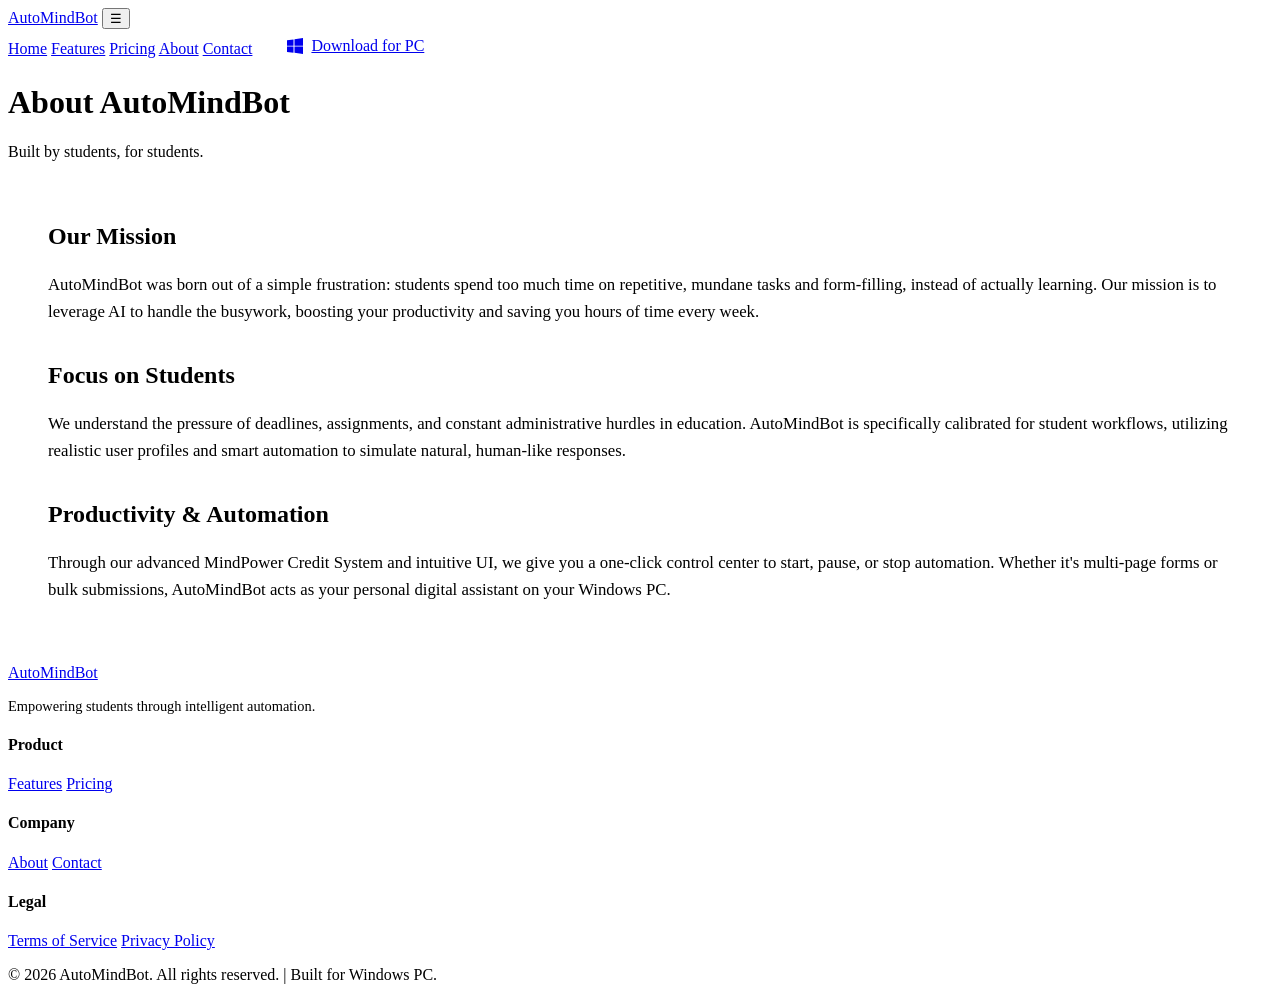
==== about.html @ 1c8d12cd "Final Update" ====
<!DOCTYPE html>
<html lang="en">
<head>
  <meta charset="UTF-8">
  <meta name="viewport" content="width=device-width, initial-scale=1.0">
  <title>About Us | AutoMindBot</title>
  <link rel="stylesheet" href="css/style.css">
  <style>
    .fade-in { opacity: 1 !important; transform: none !important; }
    
    /* Windows Icon Alignment */
    .btn-with-icon {
      display: inline-flex;
      align-items: center;
      gap: 8px;
      justify-content: center;
    }

    /* Prose Formatting for Readability */
    .prose.card {
      background: var(--surface-color);
      padding: 40px;
      border-radius: 20px;
      border: 1px solid var(--border-color);
      line-height: 1.6;
    }

    .prose h2 {
      color: var(--primary-color);
      margin-top: 30px;
      margin-bottom: 15px;
      font-size: 1.5rem;
    }

    .prose p {
      color: var(--text-muted);
      margin-bottom: 20px;
      font-size: 1.05rem;
    }
  </style>
</head>
<body>

  <nav class="navbar">
    <div class="container">
      <a href="index.html" class="logo">Auto<span class="text-gradient">MindBot</span></a>
      <button class="mobile-menu-btn">☰</button>
      <div class="nav-links">
        <a href="index.html">Home</a>
        <a href="features.html">Features</a>
        <a href="pricing.html">Pricing</a>
        <a href="about.html">About</a>
        <a href="contact.html">Contact</a>
        <a href="assets/AutoMindBot_Setup.exe" download class="btn btn-primary btn-with-icon" style="padding: 8px 16px; margin-left: 15px;">
          <svg width="16" height="16" viewBox="0 0 24 24" fill="currentColor"><path d="M0 3.449L9.75 2.1V11.7H0V3.449zm0 9.15h9.75V22.2L0 20.851V12.599zm11.25-10.749L24 0v11.7H11.25V1.85zM11.25 12.6H24v11.4l-12.75-1.8V12.6z"/></svg>
          Download for PC
        </a>
      </div>
    </div>
  </nav>

  <header class="page-header fade-in">
    <div class="container text-center">
      <h1>About <span class="text-gradient">AutoMindBot</span></h1>
      <p>Built by students, for students.</p>
    </div>
  </header>

  <section class="section-padding container fade-in">
    <div class="prose card">
      <h2 style="margin-top: 0;">Our Mission</h2>
      <p>AutoMindBot was born out of a simple frustration: students spend too much time on repetitive, mundane tasks and form-filling, instead of actually learning. Our mission is to leverage AI to handle the busywork, boosting your productivity and saving you hours of time every week.</p>
      
      <h2>Focus on Students</h2>
      <p>We understand the pressure of deadlines, assignments, and constant administrative hurdles in education. AutoMindBot is specifically calibrated for student workflows, utilizing realistic user profiles and smart automation to simulate natural, human-like responses.</p>

      <h2>Productivity & Automation</h2>
      <p>Through our advanced MindPower Credit System and intuitive UI, we give you a one-click control center to start, pause, or stop automation. Whether it's multi-page forms or bulk submissions, AutoMindBot acts as your personal digital assistant on your Windows PC.</p>
    </div>
  </section>

  <footer class="footer">
    <div class="container">
      <div class="footer-grid">
        <div class="footer-col">
          <a href="index.html" class="logo">Auto<span class="text-gradient">MindBot</span></a>
          <p style="color: var(--text-muted); margin-top: 16px; font-size: 0.9rem;">Empowering students through intelligent automation.</p>
        </div>
        <div class="footer-col">
          <h4>Product</h4>
          <a href="features.html">Features</a>
          <a href="pricing.html">Pricing</a>
        </div>
        <div class="footer-col">
          <h4>Company</h4>
          <a href="about.html">About</a>
          <a href="contact.html">Contact</a>
        </div>
        <div class="footer-col">
          <h4>Legal</h4>
          <a href="terms.html">Terms of Service</a>
          <a href="privacy.html">Privacy Policy</a>
        </div>
      </div>
      <div class="footer-bottom text-center">
        <p>&copy; 2026 AutoMindBot. All rights reserved. | Built for Windows PC.</p>
      </div>
    </div>
  </footer>

  <script src="js/script.js"></script>
</body>
</html>
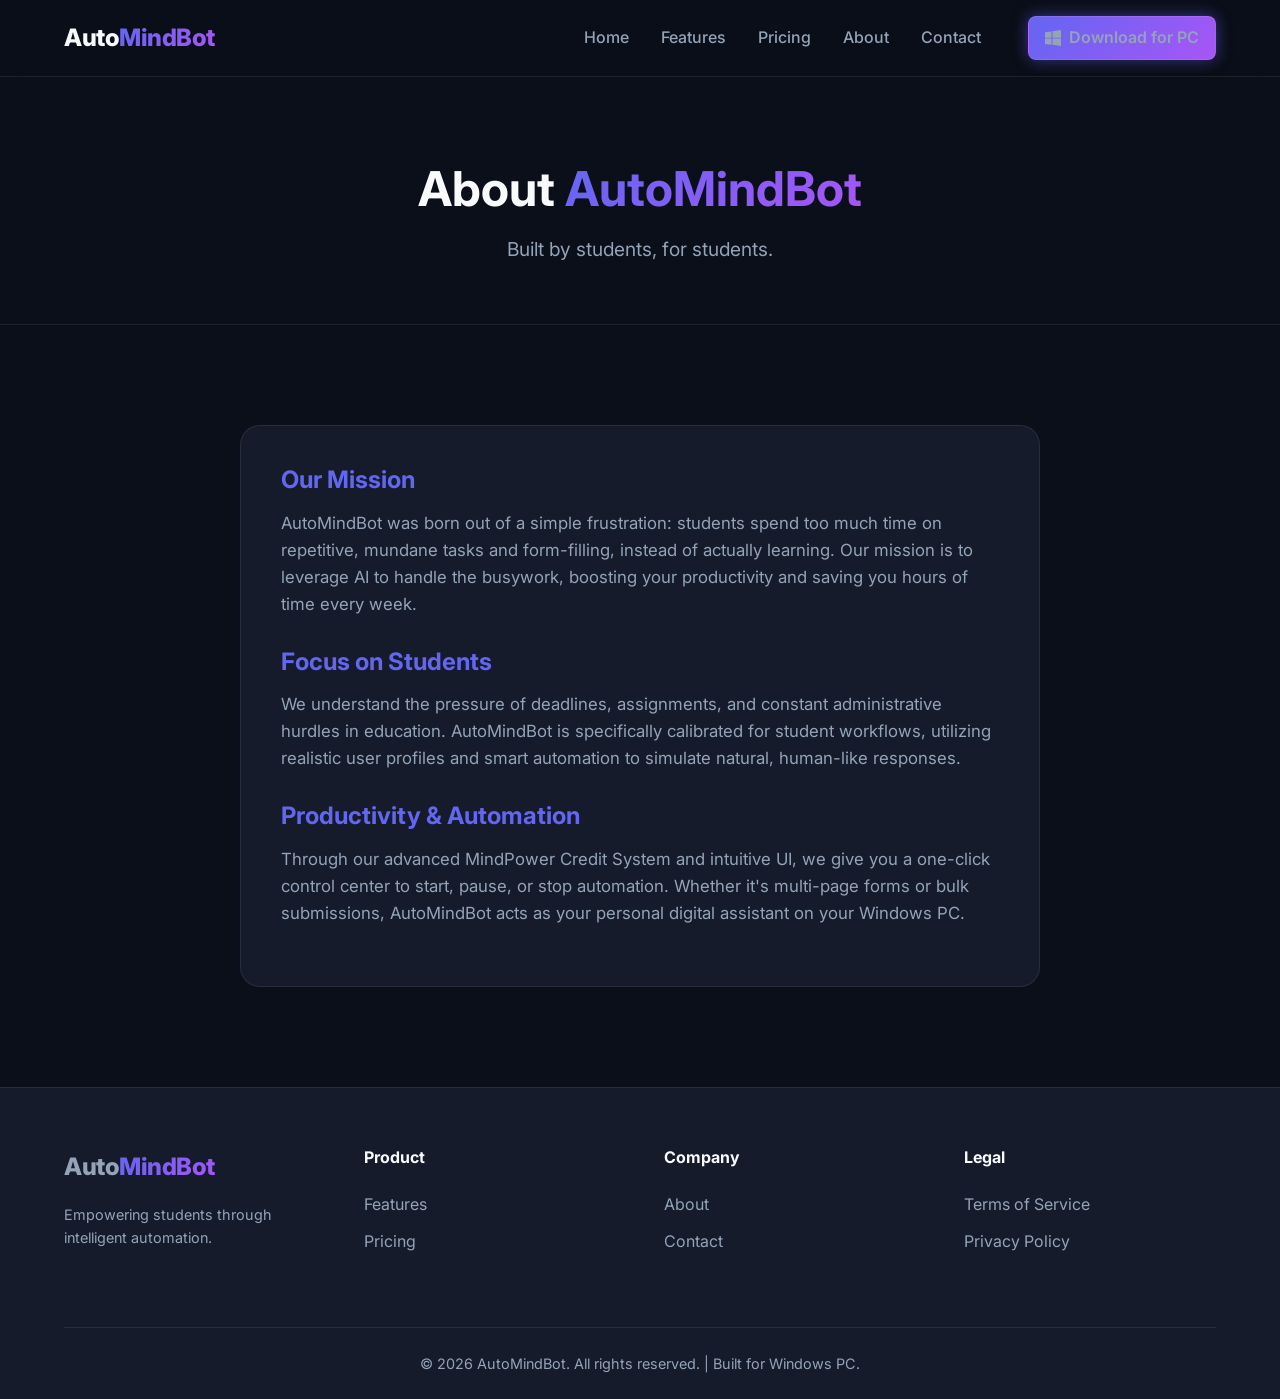
==== commit 71fcdbd6: "Update about.html" ====
--- a/about.html
+++ b/about.html
@@ -51,7 +51,7 @@
         <a href="pricing.html">Pricing</a>
         <a href="about.html">About</a>
         <a href="contact.html">Contact</a>
-        <a href="assets/AutoMindBot_Setup.exe" download class="btn btn-primary btn-with-icon" style="padding: 8px 16px; margin-left: 15px;">
+        <a href="https://github.com/AutoMindbot/automindbot.github.io/releases/download/v1.0.0/AutoMindBOT.Windows.zip" download class="btn btn-primary btn-with-icon" style="padding: 8px 16px; margin-left: 15px;">
           <svg width="16" height="16" viewBox="0 0 24 24" fill="currentColor"><path d="M0 3.449L9.75 2.1V11.7H0V3.449zm0 9.15h9.75V22.2L0 20.851V12.599zm11.25-10.749L24 0v11.7H11.25V1.85zM11.25 12.6H24v11.4l-12.75-1.8V12.6z"/></svg>
           Download for PC
         </a>
@@ -110,4 +110,4 @@
 
   <script src="js/script.js"></script>
 </body>
-</html>+</html>
--- a/css/style.css
+++ b/css/style.css
@@ -0,0 +1,181 @@
+/* ==========================================================================
+   AutoMindBot SaaS - Global Styles
+   ========================================================================== */
+@import url('https://fonts.googleapis.com/css2?family=Inter:wght@300;400;500;600;700;800&display=swap');
+
+:root {
+  --bg-color: #0b0f19;
+  --surface-color: #151b2b;
+  --surface-hover: #1f273b;
+  --primary-color: #6366f1; /* Indigo */
+  --primary-hover: #4f46e5;
+  --accent-color: #a855f7; /* Purple */
+  --text-main: #f8fafc;
+  --text-muted: #94a3b8;
+  --border-color: rgba(255, 255, 255, 0.08);
+  --shadow-sm: 0 4px 6px -1px rgba(0, 0, 0, 0.1), 0 2px 4px -1px rgba(0, 0, 0, 0.06);
+  --shadow-lg: 0 10px 15px -3px rgba(0, 0, 0, 0.5), 0 4px 6px -2px rgba(0, 0, 0, 0.3);
+  --radius-md: 12px;
+  --radius-lg: 16px;
+  --transition: all 0.3s ease;
+}
+
+* { margin: 0; padding: 0; box-sizing: border-box; }
+html { scroll-behavior: smooth; }
+body { font-family: 'Inter', sans-serif; background-color: var(--bg-color); color: var(--text-main); line-height: 1.6; overflow-x: hidden; }
+
+h1, h2, h3, h4 { font-weight: 700; line-height: 1.2; }
+.text-gradient { background: linear-gradient(135deg, var(--primary-color), var(--accent-color)); -webkit-background-clip: text; -webkit-text-fill-color: transparent; }
+.container { max-width: 1200px; margin: 0 auto; padding: 0 24px; }
+.section-padding { padding: 100px 0; }
+.text-center { text-align: center; }
+
+/* Buttons */
+.btn { display: inline-flex; align-items: center; justify-content: center; padding: 12px 24px; font-weight: 500; border-radius: 8px; text-decoration: none; transition: var(--transition); cursor: pointer; border: none; font-size: 1rem; }
+.btn-primary { background-color: var(--primary-color); color: #fff; box-shadow: 0 4px 14px 0 rgba(99, 102, 241, 0.39); }
+.btn-primary:hover { background-color: var(--primary-hover); transform: translateY(-2px); box-shadow: 0 6px 20px rgba(99, 102, 241, 0.23); }
+.btn-secondary { background-color: rgba(255, 255, 255, 0.05); color: var(--text-main); border: 1px solid var(--border-color); }
+.btn-secondary:hover { background-color: rgba(255, 255, 255, 0.1); transform: translateY(-2px); }
+
+/* Navbar */
+.navbar { position: fixed; top: 0; width: 100%; background: rgba(11, 15, 25, 0.85); backdrop-filter: blur(12px); -webkit-backdrop-filter: blur(12px); border-bottom: 1px solid var(--border-color); z-index: 1000; padding: 16px 0; }
+.navbar .container { display: flex; justify-content: space-between; align-items: center; }
+.logo { font-size: 1.5rem; font-weight: 800; text-decoration: none; color: var(--text-main); letter-spacing: -0.5px; }
+
+/* Navbar Download Button Special Glow */
+.navbar .btn-primary {
+  background: linear-gradient(135deg, var(--primary-color), var(--accent-color));
+  box-shadow: 0 0 15px rgba(99, 102, 241, 0.5);
+  border: 1px solid rgba(255, 255, 255, 0.1);
+  font-weight: 600;
+}
+.navbar .btn-primary:hover {
+  box-shadow: 0 0 25px rgba(168, 85, 247, 0.7);
+  transform: translateY(-2px);
+}
+
+/* Menu Links & Glow Effect */
+.nav-links { display: flex; gap: 32px; align-items: center; }
+.nav-links a { text-decoration: none; color: var(--text-muted); font-weight: 500; transition: var(--transition); position: relative; padding: 8px 0; }
+.nav-links a:not(.btn):hover { color: var(--text-main); }
+
+/* ACTIVE GLOW EFFECT */
+.nav-links a.active:not(.btn) {
+  color: var(--primary-color);
+  text-shadow: 0 0 12px rgba(99, 102, 241, 0.6);
+  font-weight: 600;
+}
+.nav-links a.active:not(.btn)::after {
+  content: '';
+  position: absolute;
+  bottom: 0;
+  left: 0;
+  width: 100%;
+  height: 3px;
+  background-color: var(--primary-color);
+  box-shadow: 0 0 10px var(--primary-color);
+  border-radius: 4px;
+}
+
+.mobile-menu-btn { display: none; background: none; border: none; color: var(--text-main); font-size: 1.8rem; cursor: pointer; padding: 5px; }
+
+/* Page Layouts (Hero, Cards, etc) */
+.hero { padding-top: 180px; padding-bottom: 100px; position: relative; }
+.hero-content { max-width: 800px; margin: 0 auto; }
+.hero h1 { font-size: 4rem; letter-spacing: -1.5px; margin-bottom: 24px; }
+.hero p { font-size: 1.25rem; color: var(--text-muted); margin-bottom: 40px; max-width: 600px; margin-left: auto; margin-right: auto; }
+.hero-btns { display: flex; gap: 16px; justify-content: center; flex-wrap: wrap; }
+
+.demo-section { padding: 60px 0 100px; }
+.demo-wrapper { background: var(--surface-color); border: 1px solid var(--border-color); border-radius: var(--radius-lg); padding: 12px; box-shadow: var(--shadow-lg); max-width: 1000px; margin: 0 auto; }
+.demo-wrapper img { width: 100%; border-radius: var(--radius-md); display: block; }
+.demo-caption { text-align: center; margin-top: 16px; color: var(--text-muted); font-size: 0.9rem; }
+
+.grid-3 { display: grid; grid-template-columns: repeat(auto-fit, minmax(320px, 1fr)); gap: 32px; margin-top: 48px; }
+.card { background: var(--surface-color); border: 1px solid var(--border-color); border-radius: var(--radius-lg); padding: 32px; transition: var(--transition); }
+.card:hover { transform: translateY(-5px); border-color: rgba(255, 255, 255, 0.2); box-shadow: var(--shadow-lg); }
+.card-icon { width: 48px; height: 48px; background: rgba(99, 102, 241, 0.1); color: var(--primary-color); border-radius: 12px; display: flex; align-items: center; justify-content: center; font-size: 1.5rem; margin-bottom: 24px; }
+.card h3 { font-size: 1.25rem; margin-bottom: 12px; }
+.card p { color: var(--text-muted); font-size: 0.95rem; }
+
+.page-header { padding: 160px 0 60px; text-align: center; border-bottom: 1px solid var(--border-color); }
+.page-header h1 { font-size: 3rem; margin-bottom: 16px; }
+.page-header p { color: var(--text-muted); font-size: 1.2rem; max-width: 600px; margin: 0 auto; }
+
+.pricing-card { position: relative; display: flex; flex-direction: column; }
+.pricing-card.popular { border-color: var(--primary-color); box-shadow: 0 0 30px rgba(99, 102, 241, 0.15); }
+.badge { position: absolute; top: -12px; left: 50%; transform: translateX(-50%); background: var(--primary-color); color: white; padding: 4px 12px; border-radius: 20px; font-size: 0.8rem; font-weight: 600; }
+.price { font-size: 3rem; font-weight: 800; margin: 24px 0; }
+.price span { font-size: 1rem; color: var(--text-muted); font-weight: 400; }
+.pricing-features { list-style: none; margin: 24px 0; flex-grow: 1; }
+.pricing-features li { margin-bottom: 16px; color: var(--text-muted); display: flex; align-items: center; gap: 12px; }
+
+.prose { max-width: 800px; margin: 0 auto; color: var(--text-muted); }
+.prose h2 { color: var(--text-main); margin: 40px 0 16px; }
+.prose p, .prose ul { margin-bottom: 24px; }
+.prose ul { padding-left: 24px; }
+
+.form-group { margin-bottom: 24px; text-align: left; }
+.form-group label { display: block; margin-bottom: 8px; color: var(--text-muted); font-weight: 500; }
+.form-control { width: 100%; padding: 16px; background: var(--surface-color); border: 1px solid var(--border-color); border-radius: 8px; color: var(--text-main); font-family: inherit; transition: var(--transition); }
+.form-control:focus { outline: none; border-color: var(--primary-color); box-shadow: 0 0 0 3px rgba(99, 102, 241, 0.2); }
+
+.footer { border-top: 1px solid var(--border-color); padding: 60px 0 24px; background: var(--surface-color); }
+.footer-grid { display: grid; grid-template-columns: repeat(auto-fit, minmax(200px, 1fr)); gap: 48px; margin-bottom: 60px; }
+.footer-col h4 { margin-bottom: 24px; color: var(--text-main); }
+.footer-col a { display: block; color: var(--text-muted); text-decoration: none; margin-bottom: 12px; transition: var(--transition); }
+.footer-col a:hover { color: var(--primary-color); }
+.footer-bottom { text-align: center; color: var(--text-muted); border-top: 1px solid var(--border-color); padding-top: 24px; font-size: 0.9rem; }
+
+.fade-in { opacity: 1 !important; transform: none !important; }
+
+/* ==========================================
+   MOBILE RESPONSIVE DESIGN & HAMBURGER MENU
+   ========================================== */
+@media (max-width: 768px) {
+  .hero h1 { font-size: 2.5rem; }
+  
+  /* Show Hamburger Icon */
+  .mobile-menu-btn { display: block; }
+
+  /* Hide Links by default on Mobile */
+  .nav-links {
+    display: none;
+    position: absolute;
+    top: 70px; /* Right below navbar */
+    left: 0;
+    width: 100%;
+    background: #0b0f19; /* Solid dark color so it doesn't mix with background */
+    flex-direction: column;
+    padding: 20px 0;
+    border-bottom: 2px solid var(--primary-color);
+    box-shadow: 0 15px 30px rgba(0,0,0,0.8);
+    z-index: 9999;
+  }
+
+  /* When JS adds '.active', FORCE display it */
+  .nav-links.active {
+    display: flex !important; 
+  }
+
+  /* Style the links inside mobile menu */
+  .nav-links a {
+    width: 100%;
+    text-align: center;
+    padding: 15px 0;
+    font-size: 1.1rem;
+    border-bottom: 1px solid rgba(255,255,255,0.05);
+  }
+
+  /* Active glow in mobile needs to look clean */
+  .nav-links a.active:not(.btn)::after {
+    display: none; /* Hide bottom line in mobile to keep it clean */
+  }
+
+  /* Center Download Button */
+  .nav-links .btn-primary {
+    width: 80%;
+    margin: 20px auto 10px;
+    justify-content: center;
+  }
+}
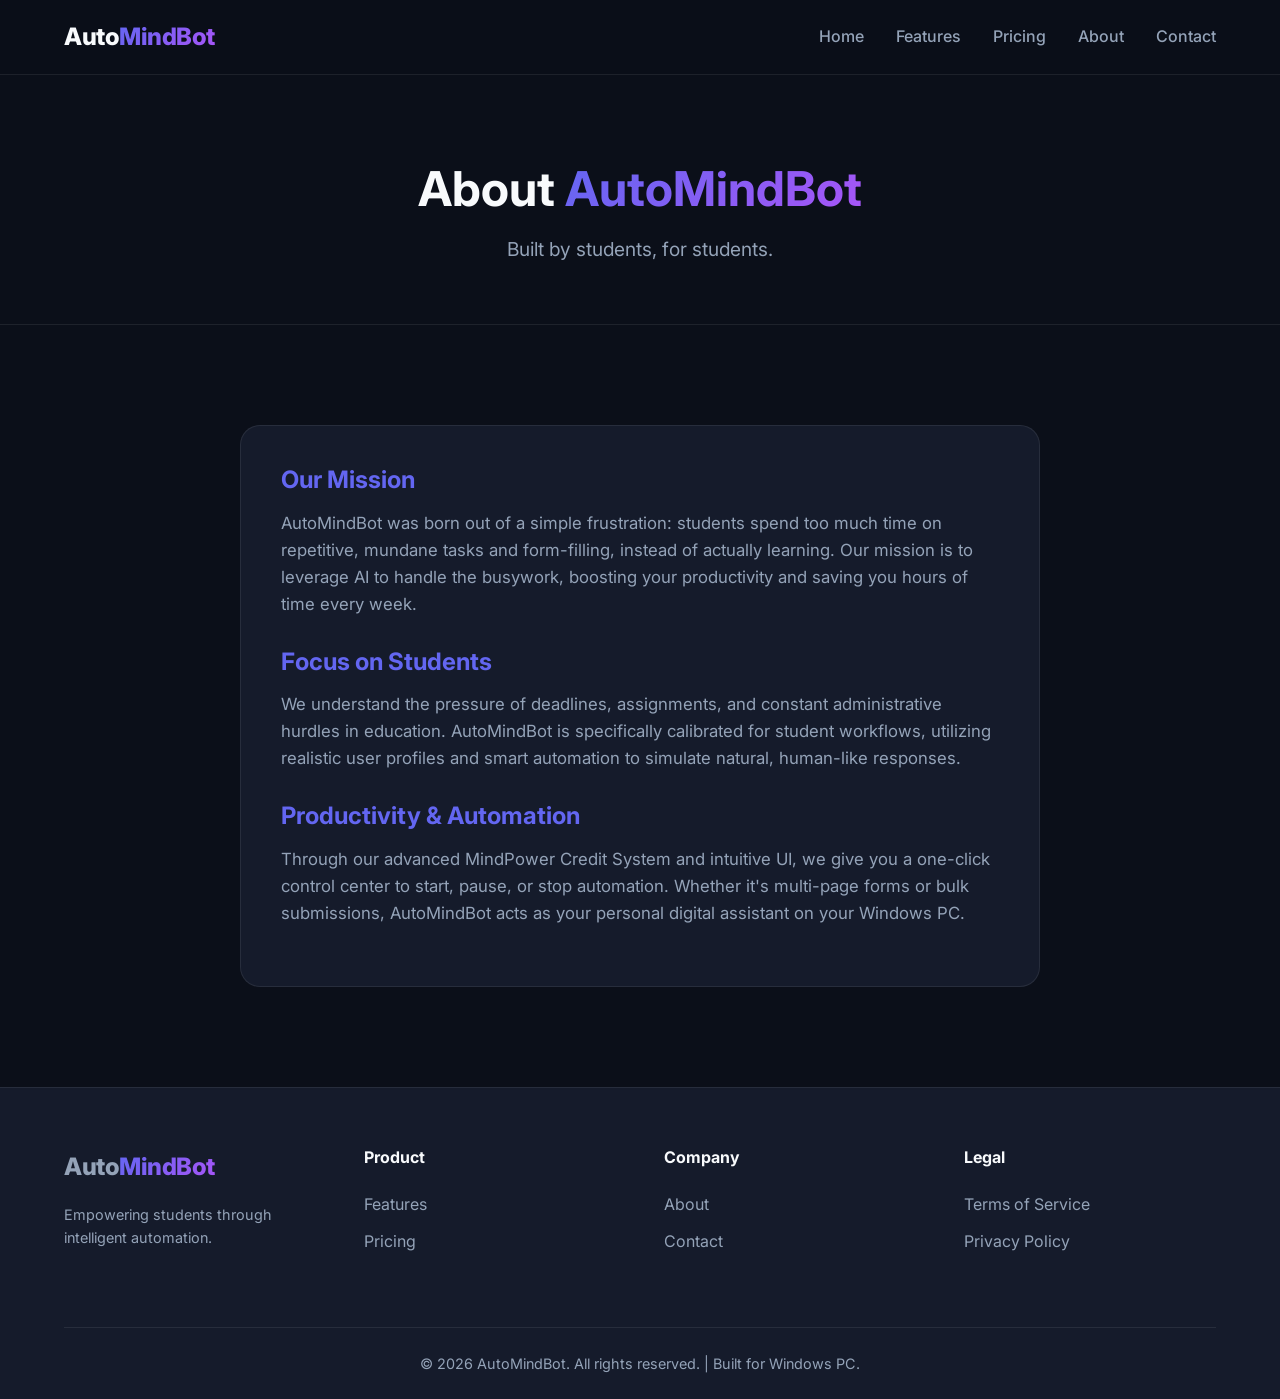
==== commit bd02b3c1: "Update about.html" ====
--- a/about.html
+++ b/about.html
@@ -51,10 +51,6 @@
         <a href="pricing.html">Pricing</a>
         <a href="about.html">About</a>
         <a href="contact.html">Contact</a>
-        <a href="https://github.com/AutoMindbot/automindbot.github.io/releases/download/v1.0.0/AutoMindBOT.Windows.zip" download class="btn btn-primary btn-with-icon" style="padding: 8px 16px; margin-left: 15px;">
-          <svg width="16" height="16" viewBox="0 0 24 24" fill="currentColor"><path d="M0 3.449L9.75 2.1V11.7H0V3.449zm0 9.15h9.75V22.2L0 20.851V12.599zm11.25-10.749L24 0v11.7H11.25V1.85zM11.25 12.6H24v11.4l-12.75-1.8V12.6z"/></svg>
-          Download for PC
-        </a>
       </div>
     </div>
   </nav>
--- a/css/style.css
+++ b/css/style.css
@@ -91,6 +91,22 @@
 .demo-wrapper img { width: 100%; border-radius: var(--radius-md); display: block; }
 .demo-caption { text-align: center; margin-top: 16px; color: var(--text-muted); font-size: 0.9rem; }
 
+/* Video Container Styles */
+.video-container {
+  position: relative;
+  border-radius: var(--radius-lg);
+  border: 1px solid rgba(0, 255, 255, 0.3);
+  box-shadow: 0 0 30px rgba(0, 255, 255, 0.15), 0 0 10px rgba(255, 0, 255, 0.1);
+  overflow: hidden;
+  max-width: 1000px;
+  margin: 0 auto;
+  background: #000;
+}
+.video-container video {
+  width: 100%;
+  display: block;
+}
+
 .grid-3 { display: grid; grid-template-columns: repeat(auto-fit, minmax(320px, 1fr)); gap: 32px; margin-top: 48px; }
 .card { background: var(--surface-color); border: 1px solid var(--border-color); border-radius: var(--radius-lg); padding: 32px; transition: var(--transition); }
 .card:hover { transform: translateY(-5px); border-color: rgba(255, 255, 255, 0.2); box-shadow: var(--shadow-lg); }
@@ -130,52 +146,117 @@
 .fade-in { opacity: 1 !important; transform: none !important; }
 
 /* ==========================================
-   MOBILE RESPONSIVE DESIGN & HAMBURGER MENU
+   UTILITY CLASSES
+   ========================================== */
+.mt-0 { margin-top: 0; }
+.mt-10 { margin-top: 10px; }
+.mt-15 { margin-top: 15px; }
+.mt-20 { margin-top: 20px; }
+.mt-30 { margin-top: 30px; }
+.mt-60 { margin-top: 60px; }
+.mb-8 { margin-bottom: 8px; }
+.mb-10 { margin-bottom: 10px; }
+.mb-16 { margin-bottom: 16px; }
+.mb-20 { margin-bottom: 20px; }
+.mb-30 { margin-bottom: 30px; }
+.mb-32 { margin-bottom: 32px; }
+.mb-40 { margin-bottom: 40px; }
+.mb-50 { margin-bottom: 50px; }
+.mb-60 { margin-bottom: 60px; }
+.mb-100 { margin-bottom: 100px; }
+.ml-10 { margin-left: 10px; }
+.ml-15 { margin-left: 15px; }
+.pt-20 { padding-top: 20px; }
+.pb-40 { padding-bottom: 40px; }
+.w-100 { width: 100%; }
+
+/* Custom Typography & Colors */
+.text-primary-color { color: var(--primary-color); }
+.text-warning-color { color: #ffcc00; }
+.text-danger-color { color: #ef4444; }
+.text-white { color: #ffffff; }
+.text-muted-gray { color: #9ca3af; }
+.fw-400 { font-weight: 400; }
+.fw-600 { font-weight: 600; }
+.fw-700 { font-weight: 700; }
+.opacity-60 { opacity: 0.6; }
+.opacity-70 { opacity: 0.7; }
+.visible-header { opacity: 1; transform: none; }
+
+/* Specific Components */
+.nav-dl-btn { padding: 8px 16px; margin-left: 15px; }
+.hero-dl-btn { padding: 16px 35px; font-size: 1.1rem; }
+.cta-dl-btn { padding: 18px 45px; font-size: 1.2rem; }
+.btn-submit-form { width: 100%; padding: 14px; font-size: 1rem; margin-top: 10px; }
+
+.hero-title-main { line-height: 1.1; }
+.section-title-md { font-size: 2.2rem; }
+.section-title-lg { font-size: 2.5rem; }
+.contact-heading-main { font-size: 1.5rem; margin-bottom: 8px; }
+
+.caps-box-primary { border-color: var(--primary-color); }
+.caps-box-warning { border-color: #ffcc00; background: rgba(255, 204, 0, 0.02); }
+.badge-status-warning { background: #443300; color: #ffcc00; }
+.featured-card-top { border-top: 2px solid var(--primary-color); }
+
+.footer-tagline-main { color: var(--text-muted); margin-top: 16px; font-size: 0.9rem; }
+.footer-text-sm { font-size: 0.9rem; color: var(--text-muted); }
+.footer-text-xs { font-size: 0.8rem; color: var(--text-muted); }
+
+.pricing-banner { background: rgba(99, 102, 241, 0.1); padding: 20px; border-radius: 12px; border: 1px solid rgba(99, 102, 241, 0.2); display: inline-block; }
+.pricing-power-text { font-size: 1.5rem; margin-bottom: 20px; }
+.pricing-list-style { text-align: left; list-style: none; }
+
+.auth-title-modal { color: white; margin-bottom: 10px; }
+.auth-sub-modal { color: #9ca3af; font-size: 0.85rem; margin-bottom: 20px; }
+.auth-footer-modal { margin-top: 20px; font-size: 0.85rem; color: #9ca3af; }
+.auth-link-modal { color: #6366f1; text-decoration: none; }
+.user-status-bar { display: none; background: rgba(99, 102, 241, 0.1); padding: 10px; color: #6366f1; font-size: 0.9rem; font-weight: 500; }
+
+/* ==========================================
+   MOBILE RESPONSIVE DESIGN (Perfectly Balanced)
    ========================================== */
 @media (max-width: 768px) {
-  .hero h1 { font-size: 2.5rem; }
+  /* Navbar */
+  .mobile-menu-btn { display: block; }
+  .nav-links { display: none; position: absolute; top: 70px; left: 0; width: 100%; background: #0b0f19; flex-direction: column; padding: 20px 0; border-bottom: 2px solid var(--primary-color); box-shadow: 0 15px 30px rgba(0,0,0,0.8); z-index: 9999; }
+  .nav-links.active { display: flex !important; }
+  .nav-links a { width: 100%; text-align: center; padding: 15px 0; font-size: 1.1rem; border-bottom: 1px solid rgba(255,255,255,0.05); }
+
+  /* Hero Section */
+  .hero { padding-top: 100px; padding-bottom: 20px; }
+  .hero h1, .hero-title-main { font-size: 2rem !important; line-height: 1.2; }
+  .hero p { font-size: 0.95rem !important; padding: 0 10px; }
+  .hero-btns { flex-direction: column; padding: 0 15px; }
+  .hero-btns .btn { width: 100%; justify-content: center; }
+
+  /* Video & Spacing Adjustments (Fixes the overlap and gaps) */
+  .video-container { margin: 0 15px !important; } 
+  .mt-60 { margin-top: 25px !important; }   /* Yeh video ke niche wale gap ko control karega */
+  .mb-50 { margin-bottom: 20px !important; } /* Yeh video margin ko control karega */
+  .mb-40 { margin-bottom: 20px !important; }
+  .mb-30 { margin-bottom: 15px !important; } /* Yeh video ke upar wale gap ko control karega */
   
-  /* Show Hamburger Icon */
-  .mobile-menu-btn { display: block; }
-
-  /* Hide Links by default on Mobile */
-  .nav-links {
-    display: none;
-    position: absolute;
-    top: 70px; /* Right below navbar */
-    left: 0;
-    width: 100%;
-    background: #0b0f19; /* Solid dark color so it doesn't mix with background */
-    flex-direction: column;
-    padding: 20px 0;
-    border-bottom: 2px solid var(--primary-color);
-    box-shadow: 0 15px 30px rgba(0,0,0,0.8);
-    z-index: 9999;
-  }
-
-  /* When JS adds '.active', FORCE display it */
-  .nav-links.active {
-    display: flex !important; 
-  }
-
-  /* Style the links inside mobile menu */
-  .nav-links a {
-    width: 100%;
-    text-align: center;
-    padding: 15px 0;
-    font-size: 1.1rem;
-    border-bottom: 1px solid rgba(255,255,255,0.05);
-  }
-
-  /* Active glow in mobile needs to look clean */
-  .nav-links a.active:not(.btn)::after {
-    display: none; /* Hide bottom line in mobile to keep it clean */
-  }
-
-  /* Center Download Button */
-  .nav-links .btn-primary {
-    width: 80%;
-    margin: 20px auto 10px;
-    justify-content: center;
-  }
-}
+  /* Cards & Grids */
+  .grid-3 { grid-template-columns: 1fr !important; gap: 20px; padding: 0 15px; }
+  .card { padding: 25px 20px !important; }
+  .caps-container { flex-direction: column; gap: 15px; padding: 0 15px; }
+  .caps-box { min-width: 100%; padding: 15px; }
+  
+  /* Headers */
+  .page-header { padding: 100px 15px 30px !important; }
+  .section-padding { padding: 40px 0 !important; }
+  .section-title-md { font-size: 1.7rem; }
+  .section-title-lg { font-size: 1.9rem; }
+
+  /* Pricing Page Fixes */
+  .pricing-banner { display: block !important; margin: 0 15px !important; padding: 15px !important; }
+  .pricing-banner .text-primary-color { display: block; margin-bottom: 8px; font-size: 1rem; text-align: center; }
+  .pricing-banner .text-muted-gray { display: block; margin-left: 0 !important; font-size: 0.85rem; line-height: 1.5; text-align: center; }
+  .price { font-size: 2.5rem !important; margin: 15px 0 !important; }
+  .pricing-power-text { font-size: 1.25rem !important; }
+
+  /* Footer */
+  .footer-grid { grid-template-columns: 1fr; gap: 30px; text-align: center; padding: 0 15px; }
+  .pb-40 { padding-bottom: 20px !important; }
+}
